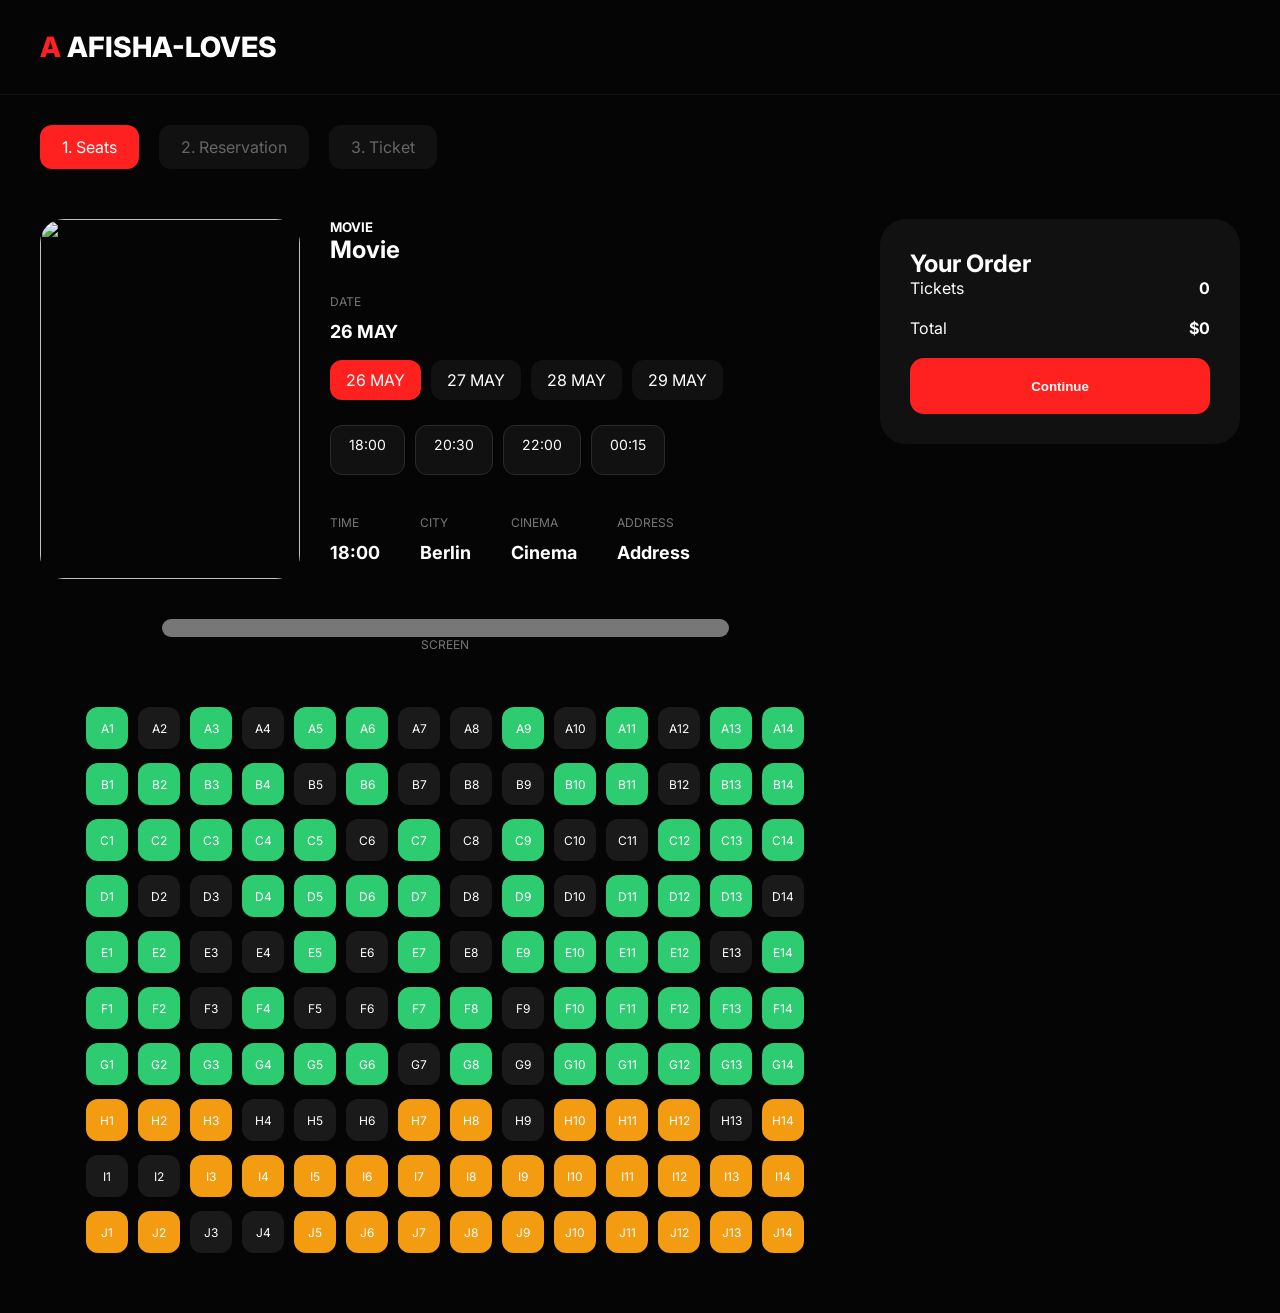
==== booking.html @ faab8eb2 "Add files via upload" ====
<!DOCTYPE html>
<html lang="en">
<head>

<meta charset="UTF-8">
<meta name="viewport" content="width=device-width, initial-scale=1.0">

<title>Booking</title>

<link rel="stylesheet" href="style.css">

<link href="https://fonts.googleapis.com/css2?family=Inter:wght@300;400;500;600;700;800&display=swap" rel="stylesheet">

</head>

<body>

<header>

<div class="logo">
<span>A</span>
AFISHA-LOVES
</div>

</header>

<div class="steps">

<div class="step active">
1. Seats
</div>

<div class="step">
2. Reservation
</div>

<div class="step">
3. Ticket
</div>

</div>

<div class="booking-container">

<div class="left">

<div class="movie-header">

<img id="moviePoster" src="">

<div>

<h5>
MOVIE
</h5>

<h2 id="movieTitle">
Movie Title
</h2>

<div class="movie-details">

<div>

<span>
DATE
</span>

<strong id="selectedDate">
26 MAY
</strong>

<div class="date-list">

<div class="date active-date">
26 MAY
</div>

<div class="date">
27 MAY
</div>

<div class="date">
28 MAY
</div>

<div class="date">
29 MAY
</div>

</div>

</div>

<div>

<span>
TIME
</span>

<strong id="selectedTime">
18:00
</strong>

</div>

<div>

<span>
CITY
</span>

<strong id="selectedCity">
City
</strong>

</div>

<div>

<span>
CINEMA
</span>

<strong id="selectedCinema">
Cinema
</strong>

</div>

<div>

<span>
ADDRESS
</span>

<strong id="selectedCinemaAddress">
Address
</strong>

</div>

</div>

</div>

</div>

<div class="cinema">

<div class="screen">
SCREEN
</div>

<div id="rows"></div>

</div>

</div>

<div class="right">

<h2>
Your Order
</h2>

<div class="order-line">

<span>
Tickets
</span>

<strong id="ticketCount">
0
</strong>

</div>

<div class="order-line">

<span>
Total
</span>

<strong id="totalPrice">
$0
</strong>

</div>

<button id="continueBtn">
Continue
</button>

</div>

</div>

<div
class="payment-page"
id="paymentPage"
style="display:none;"
>

<div class="payment-box">

<h2>
Reservation
</h2>

<div id="step1">

<input
id="firstName"
type="text"
placeholder="First Name"
>

<input
id="phone"
type="text"
placeholder="Phone Number"
>

<button id="nextStepBtn">
Next
</button>

</div>

<div
id="step2"
style="display:none;"
>

<input
id="lastName"
type="text"
placeholder="Last Name"
>

<button id="completeBtn">
Complete Reservation
</button>

</div>

</div>

</div>

<script src="script.js"></script>

</body>
</html>
---- style.css ----
*{
margin:0;
padding:0;
box-sizing:border-box;
}

body{
background:#050505;
font-family:Inter;
color:white;
overflow-x:hidden;
}

header{
padding:30px 40px;
border-bottom:1px solid rgba(255,255,255,0.06);
display:flex;
justify-content:space-between;
align-items:center;
}

.logo{
font-size:28px;
font-weight:800;
}

.logo span{
color:#ff2020;
}

.nav-right{
display:flex;
gap:20px;
}

select{
height:56px;
padding:0 18px;
background:#111;
border:none;
color:white;
border-radius:14px;
}

.hero{
height:80vh;
background:url('https://picsum.photos/1920/1080') center/cover;
position:relative;
display:flex;
align-items:center;
padding:0 80px;
}

.hero-overlay{
position:absolute;
inset:0;
background:rgba(0,0,0,0.65);
}

.hero-content{
position:relative;
z-index:2;
}

.hero h1{
font-size:72px;
margin-bottom:20px;
}

.hero p{
font-size:20px;
color:#bbb;
margin-bottom:30px;
}

.hero button{
width:180px;
height:56px;
background:#ff2020;
border:none;
color:white;
font-size:16px;
font-weight:700;
border-radius:14px;
cursor:pointer;
}

.trending{
padding:80px 40px;
}

.trending-top{
display:flex;
justify-content:space-between;
align-items:center;
margin-bottom:30px;
}

.slider-buttons{
display:flex;
gap:14px;
}

.slider-buttons button{
width:50px;
height:50px;
border:none;
background:#111;
color:white;
font-size:22px;
cursor:pointer;
border-radius:12px;
}

.slider{
display:flex;
gap:20px;
overflow:auto;
scrollbar-width:none;
scroll-behavior:smooth;
}

.slider::-webkit-scrollbar{
display:none;
}

.slide{
min-width:260px;
cursor:pointer;
transition:0.3s;
}

.slide:hover{
transform:scale(1.04);
}

.slide img{
width:100%;
height:360px;
object-fit:cover;
border-radius:24px;
margin-bottom:14px;
}

.movies{
padding:0 40px 80px;
}

.movies-top{
display:flex;
gap:16px;
align-items:center;
flex-wrap:wrap;
margin-bottom:40px;
}

#searchInput,
#cinemaSelect,
#customCinema{
height:56px;
background:#111;
border:none;
border-radius:14px;
padding:0 18px;
color:white;
min-width:260px;
}

.categories{
display:flex;
gap:14px;
flex-wrap:wrap;
}

.category-btn{
height:50px;
padding:0 24px;
background:#111;
border:none;
color:white;
border-radius:12px;
cursor:pointer;
transition:0.2s;
}

.category-btn:hover{
background:#1f1f1f;
}

.category-btn.active{
background:#ff2020;
}

.movies-grid{
display:grid;
grid-template-columns:repeat(4,1fr);
gap:24px;
}

.movie-card{
background:#111;
padding:16px;
border-radius:24px;
cursor:pointer;
transition:0.3s;
}

.movie-card:hover{
transform:translateY(-5px);
}

.movie-card img{
width:100%;
height:340px;
object-fit:cover;
border-radius:18px;
margin-bottom:16px;
}

.movie-card h3{
margin-bottom:10px;
}

.movie-card button{
width:100%;
height:50px;
background:#ff2020;
border:none;
border-radius:12px;
color:white;
font-weight:700;
cursor:pointer;
margin-top:10px;
}

.movie-category{
color:#ff2020;
font-size:14px;
font-weight:600;
}

footer{
padding:50px;
display:flex;
justify-content:center;
gap:40px;
border-top:1px solid rgba(255,255,255,0.06);
}

footer a{
color:#777;
text-decoration:none;
}

.steps{
display:flex;
gap:20px;
padding:30px 40px;
}

.step{
padding:12px 22px;
background:#111;
color:#666;
border-radius:12px;
}

.step.active{
background:#ff2020;
color:white;
}

.booking-container{
display:grid;
grid-template-columns:minmax(0,1fr) 360px;
gap:30px;
padding:20px 40px 60px;
max-width:1600px;
margin:auto;
}

.movie-header{
display:flex;
gap:30px;
margin-bottom:40px;
}

.movie-header img{
width:260px;
height:360px;
object-fit:cover;
border-radius:24px;
}

.movie-details{
display:flex;
gap:40px;
margin-top:30px;
flex-wrap:wrap;
}

.movie-details span{
display:block;
font-size:12px;
color:#777;
margin-bottom:10px;
}

.movie-details strong{
font-size:18px;
line-height:1.4;
}

.date-list{
display:flex;
gap:10px;
margin-top:16px;
flex-wrap:wrap;
}

.date{
padding:10px 16px;
background:#111;
border-radius:12px;
cursor:pointer;
}

.active-date{
background:#ff2020;
}

.screen{
width:70%;
height:6px;
background:#777;
margin:0 auto 70px;
border-radius:30px;
text-align:center;
padding-top:18px;
font-size:12px;
color:#777;
}

#rows{
display:flex;
flex-direction:column;
gap:14px;
align-items:center;
}

.row{
display:flex;
gap:10px;
}

.seat{
width:42px;
height:42px;
display:flex;
align-items:center;
justify-content:center;
border-radius:12px;
font-size:12px;
cursor:pointer;
background:#1a1a1a;
transition:0.2s;
}

.seat:hover{
transform:scale(1.08);
}

.available{
background:#2ecc71;
}

.vip{
background:#f39c12;
}

.selected{
background:#ff2020 !important;
}

.right{
background:#111;
padding:30px;
border-radius:26px;
height:fit-content;
position:sticky;
top:30px;
}

.order-line{
display:flex;
justify-content:space-between;
margin-bottom:20px;
}

.right button,
.payment-box button{
width:100%;
height:56px;
background:#ff2020;
border:none;
border-radius:14px;
color:white;
font-weight:700;
cursor:pointer;
}

.payment-page{
min-height:100vh;
display:flex;
justify-content:center;
align-items:center;
padding:40px;
}

.payment-box{
width:460px;
background:#111;
padding:40px;
border-radius:30px;
}

.payment-box input{
width:100%;
height:56px;
background:#1a1a1a;
border:none;
padding:0 18px;
margin-bottom:16px;
border-radius:14px;
color:white;
}

.ticket-page{
display:flex;
justify-content:center;
align-items:center;
min-height:100vh;
padding:40px;
}

.ticket-modern{
width:1000px;
background:#111;
border-radius:32px;
padding:40px;
border:1px solid rgba(255,255,255,0.08);
box-shadow:0 20px 60px rgba(0,0,0,0.5);
}

.ticket-top{
display:flex;
justify-content:space-between;
align-items:center;
margin-bottom:40px;
}

.ticket-top h1{
font-size:42px;
margin-bottom:10px;
}

.ticket-top p{
color:#777;
}

.ticket-badge{
padding:14px 24px;
background:#ff2020;
border-radius:14px;
font-weight:700;
}

.ticket-info{
display:grid;
grid-template-columns:repeat(2,1fr);
gap:26px;
margin-bottom:50px;
}

.ticket-info span{
display:block;
font-size:13px;
color:#777;
margin-bottom:8px;
}

.ticket-info strong{
font-size:22px;
}

.ticket-bottom{
display:flex;
justify-content:space-between;
align-items:center;
border-top:1px dashed rgba(255,255,255,0.12);
padding-top:40px;
}

.ticket-barcode{
width:320px;
height:90px;
background:white;
padding:10px;
border-radius:12px;
display:flex;
align-items:flex-end;
gap:2px;
overflow:hidden;
}

.ticket-barcode span{
display:block;
background:black;
width:4px;
border-radius:2px 2px 0 0;
}

.ticket-qr{
width:140px;
height:140px;
background:white;
border-radius:18px;
overflow:hidden;
}

.ticket-qr img{
width:100%;
height:100%;
object-fit:cover;
}

@media(max-width:1200px){

.movies-grid{
grid-template-columns:repeat(3,1fr);
}

}

@media(max-width:900px){

.movies-grid{
grid-template-columns:repeat(2,1fr);
}

.booking-container{
grid-template-columns:1fr;
}

}

@media(max-width:600px){

.movies-grid{
grid-template-columns:1fr;
}

.hero h1{
font-size:48px;
}

}

.categories{

display:flex;
gap:10px;
flex-wrap:wrap;
margin-top:20px;

}

.category-btn{

background:#111;
border:1px solid #2a2a2a;
color:#fff;
padding:10px 18px;
border-radius:12px;
cursor:pointer;
font-size:14px;
transition:0.3s;

}

.category-btn:hover{

background:#ff2020;

}

.category-btn.active{

background:#ff2020;

}

.slide{

min-width:240px;
background:#111;
border-radius:20px;
overflow:hidden;
position:relative;
flex-shrink:0;

}

.slide img{

width:100%;
height:360px;
object-fit:cover;

}

.slide-content{

padding:16px;

}

.slide-content h3{

font-size:20px;
margin-bottom:8px;

}

.slide-btn{

width:100%;
height:48px;
border:none;
background:#ff2020;
color:#fff;
font-size:16px;
font-weight:700;
border-radius:12px;
cursor:pointer;
margin-top:14px;
transition:0.3s;

}

.slide-btn:hover{

transform:scale(1.03);
background:#ff3b3b;

}

/* MOBILE */

@media(max-width:900px){

header{

padding:16px 20px;
flex-direction:column;
gap:15px;
align-items:flex-start;

}

.logo{

font-size:24px;

}

.nav-right{

width:100%;

}

#citySelect{

width:100%;

}

.hero{

height:70vh;
padding:20px;

}

.hero-content{

width:100%;

}

.hero-content h1{

font-size:42px;
line-height:1.1;

}

.hero-content p{

font-size:16px;

}

.hero-btn{

width:100%;
height:52px;
font-size:16px;

}

.trending{

padding:20px;

}

.trending-top{

flex-direction:column;
align-items:flex-start;
gap:15px;

}

.slider{

gap:14px;

}

.slide{

min-width:220px;

}

.slide img{

height:320px;

}

.slide-content h3{

font-size:18px;

}

.slide-btn{

height:46px;
font-size:15px;

}

.movies{

padding:20px;

}

.movies-top{

flex-direction:column;
gap:15px;

}

#searchInput,
#cinemaSelect,
#customCinema{

width:100%;
height:52px;
font-size:15px;

}

.categories{

width:100%;
overflow-x:auto;
padding-bottom:8px;
flex-wrap:nowrap;

}

.category-btn{

white-space:nowrap;
flex-shrink:0;

}

.movies-grid{

grid-template-columns:1fr 1fr;
gap:16px;

}

.movie-card{

border-radius:18px;

}

.movie-card img{

height:260px;

}

.movie-card h3{

font-size:16px;

}

.movie-btn{

height:46px;
font-size:15px;

}

footer{

padding:30px 20px;
flex-direction:column;
gap:15px;
align-items:flex-start;

}

}



/* SMALL PHONES */

@media(max-width:520px){

.hero-content h1{

font-size:34px;

}

.movies-grid{

grid-template-columns:1fr;

}

.slide{

min-width:190px;

}

.slide img{

height:280px;

}

.movie-card img{

height:320px;

}

}

/* BOOKING MOBILE OPTIMIZATION */

@media(max-width:900px){

.booking-container{

flex-direction:column;
padding:20px;
gap:20px;

}

.left-side,
.right-side{

width:100%;

}

.movie-header{

flex-direction:column;
align-items:flex-start;
gap:20px;

}

.movie-header img{

width:100%;
height:420px;
object-fit:cover;
border-radius:20px;

}

.movie-details{

width:100%;

}

.movie-details h1{

font-size:32px;

}

.movie-details p{

font-size:15px;

}

.dates{

flex-wrap:wrap;
gap:10px;

}

.date{

padding:12px 18px;
font-size:14px;

}

.screen{

height:70px;
margin-top:25px;
font-size:18px;

}

.rows{

overflow-x:auto;
padding-bottom:10px;

}

.row{

min-width:max-content;

}

.seat{

width:34px;
height:34px;
font-size:12px;

}

.legend{

flex-wrap:wrap;
gap:14px;

}

.order-box{

position:relative;
top:0;
width:100%;
margin-top:25px;

}

.order-box h2{

font-size:24px;

}

.order-item{

font-size:15px;

}

.continue-btn{

width:100%;
height:54px;
font-size:16px;

}

.payment-page{

padding:20px;

}

.payment-box{

width:100%;
padding:25px;

}

.payment-box h2{

font-size:28px;

}

.payment-box input{

height:54px;
font-size:15px;

}

.payment-box button{

height:54px;
font-size:16px;

}

.ticket-page{

padding:20px;

}

.ticket-modern{

width:100%;
padding:24px;

}

.ticket-top{

flex-direction:column;
align-items:flex-start;
gap:15px;

}

.ticket-top h1{

font-size:28px;

}

.ticket-info{

grid-template-columns:1fr;
gap:16px;

}

.ticket-info div{

padding:14px;

}

.ticket-bottom{

flex-direction:column;
gap:30px;

}

.ticket-qr img{

width:180px;
height:180px;

}

.ticket-barcode img{

width:100%;
height:auto;

}

.steps{

padding:0 20px;
overflow-x:auto;

}

.step{

min-width:max-content;

}

}



/* SMALL MOBILE */

@media(max-width:520px){

.movie-header img{

height:340px;

}

.movie-details h1{

font-size:26px;

}

.screen{

height:60px;
font-size:16px;

}

.seat{

width:30px;
height:30px;
font-size:11px;

}

.ticket-modern{

padding:18px;

}

.ticket-top h1{

font-size:24px;

}

.ticket-info strong{

font-size:14px;

}

.ticket-qr img{

width:150px;
height:150px;

}

}
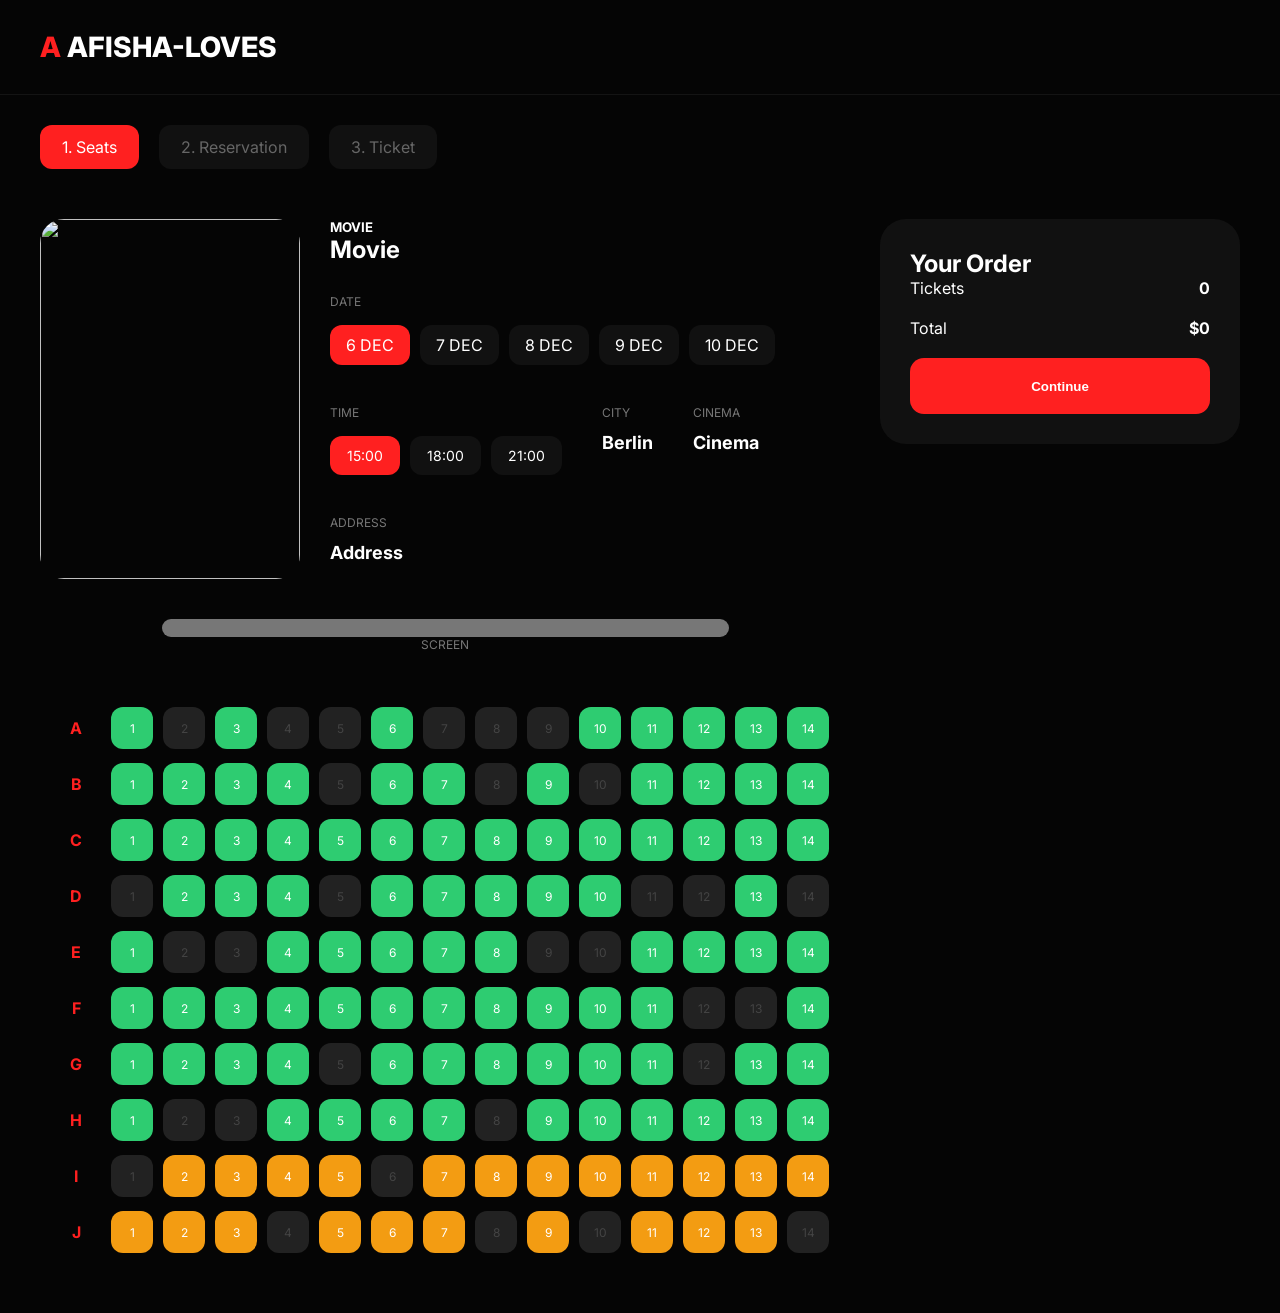
==== commit 0c067384: "Add files via upload" ====
--- a/booking.html
+++ b/booking.html
@@ -59,87 +59,36 @@
 </h2>
 
 <div class="movie-details">
-
-<div>
-
-<span>
-DATE
-</span>
-
-<strong id="selectedDate">
-26 MAY
-</strong>
-
-<div class="date-list">
-
-<div class="date active-date">
-26 MAY
-</div>
-
-<div class="date">
-27 MAY
-</div>
-
-<div class="date">
-28 MAY
-</div>
-
-<div class="date">
-29 MAY
-</div>
-
-</div>
-
-</div>
-
-<div>
-
-<span>
-TIME
-</span>
-
-<strong id="selectedTime">
-18:00
-</strong>
-
-</div>
-
-<div>
-
-<span>
-CITY
-</span>
-
-<strong id="selectedCity">
-City
-</strong>
-
-</div>
-
-<div>
-
-<span>
-CINEMA
-</span>
-
-<strong id="selectedCinema">
-Cinema
-</strong>
-
-</div>
-
-<div>
-
-<span>
-ADDRESS
-</span>
-
-<strong id="selectedCinemaAddress">
-Address
-</strong>
-
-</div>
-
+    <div>
+        <span>DATE</span>
+        <div class="date-list" id="dateList"></div> 
+        <strong id="selectedDate" style="display:none;"></strong>
+    </div>
+
+    <div>
+    <span>TIME</span>
+    <div class="date-list">
+        <div class="time-slot active-time">15:00</div>
+        <div class="time-slot">18:00</div>
+        <div class="time-slot">21:00</div>
+    </div>
+    <strong id="selectedTime" style="display:none;">15:00</strong>
+</div>
+
+    <div>
+        <span>CITY</span>
+        <strong id="selectedCity">City</strong>
+    </div>
+
+    <div>
+        <span>CINEMA</span>
+        <strong id="selectedCinema">Cinema</strong>
+    </div>
+
+    <div>
+        <span>ADDRESS</span>
+        <strong id="selectedCinemaAddress">Address</strong>
+    </div>
 </div>
 
 </div>
--- a/style.css
+++ b/style.css
@@ -1,1188 +1,997 @@
-*{
-margin:0;
-padding:0;
-box-sizing:border-box;
-}
-
-body{
-background:#050505;
-font-family:Inter;
-color:white;
-overflow-x:hidden;
-}
-
-header{
-padding:30px 40px;
-border-bottom:1px solid rgba(255,255,255,0.06);
-display:flex;
-justify-content:space-between;
-align-items:center;
-}
-
-.logo{
-font-size:28px;
-font-weight:800;
-}
-
-.logo span{
-color:#ff2020;
-}
-
-.nav-right{
-display:flex;
-gap:20px;
-}
-
-select{
-height:56px;
-padding:0 18px;
-background:#111;
-border:none;
-color:white;
-border-radius:14px;
-}
-
-.hero{
-height:80vh;
-background:url('https://picsum.photos/1920/1080') center/cover;
-position:relative;
-display:flex;
-align-items:center;
-padding:0 80px;
-}
-
-.hero-overlay{
-position:absolute;
-inset:0;
-background:rgba(0,0,0,0.65);
-}
-
-.hero-content{
-position:relative;
-z-index:2;
-}
-
-.hero h1{
-font-size:72px;
-margin-bottom:20px;
-}
-
-.hero p{
-font-size:20px;
-color:#bbb;
-margin-bottom:30px;
-}
-
-.hero button{
-width:180px;
-height:56px;
-background:#ff2020;
-border:none;
-color:white;
-font-size:16px;
-font-weight:700;
-border-radius:14px;
-cursor:pointer;
-}
-
-.trending{
-padding:80px 40px;
-}
-
-.trending-top{
-display:flex;
-justify-content:space-between;
-align-items:center;
-margin-bottom:30px;
-}
-
-.slider-buttons{
-display:flex;
-gap:14px;
-}
-
-.slider-buttons button{
-width:50px;
-height:50px;
-border:none;
-background:#111;
-color:white;
-font-size:22px;
-cursor:pointer;
-border-radius:12px;
-}
-
-.slider{
-display:flex;
-gap:20px;
-overflow:auto;
-scrollbar-width:none;
-scroll-behavior:smooth;
-}
-
-.slider::-webkit-scrollbar{
-display:none;
-}
-
-.slide{
-min-width:260px;
-cursor:pointer;
-transition:0.3s;
-}
-
-.slide:hover{
-transform:scale(1.04);
-}
-
-.slide img{
-width:100%;
-height:360px;
-object-fit:cover;
-border-radius:24px;
-margin-bottom:14px;
-}
-
-.movies{
-padding:0 40px 80px;
-}
-
-.movies-top{
-display:flex;
-gap:16px;
-align-items:center;
-flex-wrap:wrap;
-margin-bottom:40px;
+* {
+    margin: 0;
+    padding: 0;
+    box-sizing: border-box;
+}
+
+body {
+    background: #050505;
+    font-family: Inter;
+    color: white;
+    overflow-x: hidden;
+}
+
+header {
+    padding: 30px 40px;
+    border-bottom: 1px solid rgba(255,255,255,0.06);
+    display: flex;
+    justify-content: space-between;
+    align-items: center;
+}
+
+.logo {
+    font-size: 28px;
+    font-weight: 800;
+}
+
+.logo span {
+    color: #ff2020;
+}
+
+.nav-right {
+    display: flex;
+    gap: 20px;
+}
+
+select {
+    height: 56px;
+    padding: 0 18px;
+    background: #111;
+    border: none;
+    color: white;
+    border-radius: 14px;
+}
+
+.hero {
+    height: 80vh;
+    background: url('https://picsum.photos/1920/1080') center/cover;
+    position: relative;
+    display: flex;
+    align-items: center;
+    padding: 0 80px;
+}
+
+.hero-overlay {
+    position: absolute;
+    inset: 0;
+    background: rgba(0,0,0,0.65);
+}
+
+.hero-content {
+    position: relative;
+    z-index: 2;
+}
+
+.hero h1 {
+    font-size: 72px;
+    margin-bottom: 20px;
+}
+
+.hero p {
+    font-size: 20px;
+    color: #bbb;
+    margin-bottom: 30px;
+}
+
+.hero button {
+    width: 180px;
+    height: 56px;
+    background: #ff2020;
+    border: none;
+    color: white;
+    font-size: 16px;
+    font-weight: 700;
+    border-radius: 14px;
+    cursor: pointer;
+}
+
+.trending {
+    padding: 80px 40px;
+}
+
+.trending-top {
+    display: flex;
+    justify-content: space-between;
+    align-items: center;
+    margin-bottom: 30px;
+}
+
+.slider-buttons {
+    display: flex;
+    gap: 14px;
+}
+
+.slider-buttons button {
+    width: 50px;
+    height: 50px;
+    border: none;
+    background: #111;
+    color: white;
+    font-size: 22px;
+    cursor: pointer;
+    border-radius: 12px;
+}
+
+.slider {
+    display: flex;
+    gap: 20px;
+    overflow: auto;
+    scrollbar-width: none;
+    scroll-behavior: smooth;
+}
+
+.slider::-webkit-scrollbar {
+    display: none;
+}
+
+.slide {
+    min-width: 260px;
+    cursor: pointer;
+    transition: 0.3s;
+    background: #111;
+    border-radius: 20px;
+    overflow: hidden;
+    position: relative;
+    flex-shrink: 0;
+}
+
+.slide:hover {
+    transform: scale(1.04);
+}
+
+.slide img {
+    width: 100%;
+    height: 360px;
+    object-fit: cover;
+}
+
+.slide-content {
+    padding: 16px;
+}
+
+.slide-content h3 {
+    font-size: 20px;
+    margin-bottom: 8px;
+}
+
+.slide-btn {
+    width: 100%;
+    height: 48px;
+    border: none;
+    background: #ff2020;
+    color: #fff;
+    font-size: 16px;
+    font-weight: 700;
+    border-radius: 12px;
+    cursor: pointer;
+    margin-top: 14px;
+    transition: 0.3s;
+}
+
+.slide-btn:hover {
+    transform: scale(1.03);
+    background: #ff3b3b;
+}
+
+.movies {
+    padding: 0 40px 80px;
+}
+
+.movies-top {
+    display: flex;
+    gap: 16px;
+    align-items: center;
+    flex-wrap: wrap;
+    margin-bottom: 40px;
 }
 
 #searchInput,
 #cinemaSelect,
-#customCinema{
-height:56px;
-background:#111;
-border:none;
-border-radius:14px;
-padding:0 18px;
-color:white;
-min-width:260px;
-}
-
-.categories{
-display:flex;
-gap:14px;
-flex-wrap:wrap;
-}
-
-.category-btn{
-height:50px;
-padding:0 24px;
-background:#111;
-border:none;
-color:white;
-border-radius:12px;
-cursor:pointer;
-transition:0.2s;
-}
-
-.category-btn:hover{
-background:#1f1f1f;
-}
-
-.category-btn.active{
-background:#ff2020;
-}
-
-.movies-grid{
-display:grid;
-grid-template-columns:repeat(4,1fr);
-gap:24px;
-}
-
-.movie-card{
-background:#111;
-padding:16px;
-border-radius:24px;
-cursor:pointer;
-transition:0.3s;
-}
-
-.movie-card:hover{
-transform:translateY(-5px);
-}
-
-.movie-card img{
-width:100%;
-height:340px;
-object-fit:cover;
-border-radius:18px;
-margin-bottom:16px;
-}
-
-.movie-card h3{
-margin-bottom:10px;
-}
-
-.movie-card button{
-width:100%;
-height:50px;
-background:#ff2020;
-border:none;
-border-radius:12px;
-color:white;
-font-weight:700;
-cursor:pointer;
-margin-top:10px;
-}
-
-.movie-category{
-color:#ff2020;
-font-size:14px;
-font-weight:600;
-}
-
-footer{
-padding:50px;
-display:flex;
-justify-content:center;
-gap:40px;
-border-top:1px solid rgba(255,255,255,0.06);
-}
-
-footer a{
-color:#777;
-text-decoration:none;
-}
-
-.steps{
-display:flex;
-gap:20px;
-padding:30px 40px;
-}
-
-.step{
-padding:12px 22px;
-background:#111;
-color:#666;
-border-radius:12px;
-}
-
-.step.active{
-background:#ff2020;
-color:white;
-}
-
-.booking-container{
-display:grid;
-grid-template-columns:minmax(0,1fr) 360px;
-gap:30px;
-padding:20px 40px 60px;
-max-width:1600px;
-margin:auto;
-}
-
-.movie-header{
-display:flex;
-gap:30px;
-margin-bottom:40px;
-}
-
-.movie-header img{
-width:260px;
-height:360px;
-object-fit:cover;
-border-radius:24px;
-}
-
-.movie-details{
-display:flex;
-gap:40px;
-margin-top:30px;
-flex-wrap:wrap;
-}
-
-.movie-details span{
-display:block;
-font-size:12px;
-color:#777;
-margin-bottom:10px;
-}
-
-.movie-details strong{
-font-size:18px;
-line-height:1.4;
-}
-
-.date-list{
-display:flex;
-gap:10px;
-margin-top:16px;
-flex-wrap:wrap;
-}
-
-.date{
-padding:10px 16px;
-background:#111;
-border-radius:12px;
-cursor:pointer;
-}
-
-.active-date{
-background:#ff2020;
-}
-
-.screen{
-width:70%;
-height:6px;
-background:#777;
-margin:0 auto 70px;
-border-radius:30px;
-text-align:center;
-padding-top:18px;
-font-size:12px;
-color:#777;
-}
-
-#rows{
-display:flex;
-flex-direction:column;
-gap:14px;
-align-items:center;
-}
-
-.row{
-display:flex;
-gap:10px;
-}
-
-.seat{
-width:42px;
-height:42px;
-display:flex;
-align-items:center;
-justify-content:center;
-border-radius:12px;
-font-size:12px;
-cursor:pointer;
-background:#1a1a1a;
-transition:0.2s;
-}
-
-.seat:hover{
-transform:scale(1.08);
-}
-
-.available{
-background:#2ecc71;
-}
-
-.vip{
-background:#f39c12;
-}
-
-.selected{
-background:#ff2020 !important;
-}
-
-.right{
-background:#111;
-padding:30px;
-border-radius:26px;
-height:fit-content;
-position:sticky;
-top:30px;
-}
-
-.order-line{
-display:flex;
-justify-content:space-between;
-margin-bottom:20px;
+#customCinema {
+    height: 56px;
+    background: #111;
+    border: none;
+    border-radius: 14px;
+    padding: 0 18px;
+    color: white;
+    min-width: 260px;
+}
+
+.categories {
+    display: flex;
+    gap: 14px;
+    flex-wrap: wrap;
+    margin-top: 20px;
+}
+
+.category-btn {
+    height: 50px;
+    padding: 0 24px;
+    background: #111;
+    border: 1px solid #2a2a2a;
+    color: #fff;
+    border-radius: 12px;
+    cursor: pointer;
+    font-size: 14px;
+    transition: 0.3s;
+}
+
+.category-btn:hover {
+    background: #ff2020;
+}
+
+.category-btn.active {
+    background: #ff2020;
+}
+
+.movies-grid {
+    display: grid;
+    grid-template-columns: repeat(4, 1fr);
+    gap: 24px;
+}
+
+.movie-card {
+    background: #111;
+    padding: 16px;
+    border-radius: 24px;
+    cursor: pointer;
+    transition: 0.3s;
+}
+
+.movie-card:hover {
+    transform: translateY(-5px);
+}
+
+.movie-card img {
+    width: 100%;
+    height: 340px;
+    object-fit: cover;
+    border-radius: 18px;
+    margin-bottom: 16px;
+}
+
+.movie-card h3 {
+    margin-bottom: 10px;
+}
+
+.movie-card button {
+    width: 100%;
+    height: 50px;
+    background: #ff2020;
+    border: none;
+    border-radius: 12px;
+    color: white;
+    font-weight: 700;
+    cursor: pointer;
+    margin-top: 10px;
+}
+
+.movie-category {
+    color: #ff2020;
+    font-size: 14px;
+    font-weight: 600;
+}
+
+footer {
+    padding: 50px;
+    display: flex;
+    justify-content: center;
+    gap: 40px;
+    border-top: 1px solid rgba(255,255,255,0.06);
+}
+
+footer a {
+    color: #777;
+    text-decoration: none;
+}
+
+.steps {
+    display: flex;
+    gap: 20px;
+    padding: 30px 40px;
+}
+
+.step {
+    padding: 12px 22px;
+    background: #111;
+    color: #666;
+    border-radius: 12px;
+}
+
+.step.active {
+    background: #ff2020;
+    color: white;
+}
+
+.booking-container {
+    display: grid;
+    grid-template-columns: minmax(0,1fr) 360px;
+    gap: 30px;
+    padding: 20px 40px 60px;
+    max-width: 1600px;
+    margin: auto;
+}
+
+.movie-header {
+    display: flex;
+    gap: 30px;
+    margin-bottom: 40px;
+}
+
+.movie-header img {
+    width: 260px;
+    height: 360px;
+    object-fit: cover;
+    border-radius: 24px;
+}
+
+.movie-details {
+    display: flex;
+    gap: 40px;
+    margin-top: 30px;
+    flex-wrap: wrap;
+}
+
+.movie-details span {
+    display: block;
+    font-size: 12px;
+    color: #777;
+    margin-bottom: 10px;
+}
+
+.movie-details strong {
+    font-size: 18px;
+    line-height: 1.4;
+}
+
+.date-list {
+    display: flex;
+    gap: 10px;
+    margin-top: 16px;
+    flex-wrap: wrap;
+}
+
+.date {
+    padding: 10px 16px;
+    background: #111;
+    border-radius: 12px;
+    cursor: pointer;
+}
+
+.active-date {
+    background: #ff2020;
+}
+
+.screen {
+    width: 70%;
+    height: 6px;
+    background: #777;
+    margin: 0 auto 70px;
+    border-radius: 30px;
+    text-align: center;
+    padding-top: 18px;
+    font-size: 12px;
+    color: #777;
+}
+
+#rows {
+    display: flex;
+    flex-direction: column;
+    gap: 14px;
+    align-items: center;
+}
+
+.row {
+    display: flex;
+    gap: 10px;
+}
+
+.seat {
+    width: 42px;
+    height: 42px;
+    display: flex;
+    align-items: center;
+    justify-content: center;
+    border-radius: 12px;
+    font-size: 12px;
+    cursor: pointer;
+    background: #1a1a1a;
+    transition: 0.2s;
+}
+
+.seat:hover {
+    transform: scale(1.08);
+}
+
+.available {
+    background: #2ecc71;
+}
+
+.vip {
+    background: #f39c12;
+}
+
+.selected {
+    background: #ff2020 !important;
+}
+
+.right {
+    background: #111;
+    padding: 30px;
+    border-radius: 26px;
+    height: fit-content;
+    position: sticky;
+    top: 30px;
+}
+
+.order-line {
+    display: flex;
+    justify-content: space-between;
+    margin-bottom: 20px;
 }
 
 .right button,
-.payment-box button{
-width:100%;
-height:56px;
-background:#ff2020;
-border:none;
-border-radius:14px;
-color:white;
-font-weight:700;
-cursor:pointer;
-}
-
-.payment-page{
-min-height:100vh;
-display:flex;
-justify-content:center;
-align-items:center;
-padding:40px;
-}
-
-.payment-box{
-width:460px;
-background:#111;
-padding:40px;
-border-radius:30px;
-}
-
-.payment-box input{
-width:100%;
-height:56px;
-background:#1a1a1a;
-border:none;
-padding:0 18px;
-margin-bottom:16px;
-border-radius:14px;
-color:white;
-}
-
-.ticket-page{
-display:flex;
-justify-content:center;
-align-items:center;
-min-height:100vh;
-padding:40px;
-}
-
-.ticket-modern{
-width:1000px;
-background:#111;
-border-radius:32px;
-padding:40px;
-border:1px solid rgba(255,255,255,0.08);
-box-shadow:0 20px 60px rgba(0,0,0,0.5);
-}
-
-.ticket-top{
-display:flex;
-justify-content:space-between;
-align-items:center;
-margin-bottom:40px;
-}
-
-.ticket-top h1{
-font-size:42px;
-margin-bottom:10px;
-}
-
-.ticket-top p{
-color:#777;
-}
-
-.ticket-badge{
-padding:14px 24px;
-background:#ff2020;
-border-radius:14px;
-font-weight:700;
-}
-
-.ticket-info{
-display:grid;
-grid-template-columns:repeat(2,1fr);
-gap:26px;
-margin-bottom:50px;
-}
-
-.ticket-info span{
-display:block;
-font-size:13px;
-color:#777;
-margin-bottom:8px;
-}
-
-.ticket-info strong{
-font-size:22px;
-}
-
-.ticket-bottom{
-display:flex;
-justify-content:space-between;
-align-items:center;
-border-top:1px dashed rgba(255,255,255,0.12);
-padding-top:40px;
-}
-
-.ticket-barcode{
-width:320px;
-height:90px;
-background:white;
-padding:10px;
-border-radius:12px;
-display:flex;
-align-items:flex-end;
-gap:2px;
-overflow:hidden;
-}
-
-.ticket-barcode span{
-display:block;
-background:black;
-width:4px;
-border-radius:2px 2px 0 0;
-}
-
-.ticket-qr{
-width:140px;
-height:140px;
-background:white;
-border-radius:18px;
-overflow:hidden;
-}
-
-.ticket-qr img{
-width:100%;
-height:100%;
-object-fit:cover;
-}
-
-@media(max-width:1200px){
-
-.movies-grid{
-grid-template-columns:repeat(3,1fr);
-}
-
-}
-
-@media(max-width:900px){
-
-.movies-grid{
-grid-template-columns:repeat(2,1fr);
-}
-
-.booking-container{
-grid-template-columns:1fr;
-}
-
-}
-
-@media(max-width:600px){
-
-.movies-grid{
-grid-template-columns:1fr;
-}
-
-.hero h1{
-font-size:48px;
-}
-
-}
-
-.categories{
-
-display:flex;
-gap:10px;
-flex-wrap:wrap;
-margin-top:20px;
-
-}
-
-.category-btn{
-
-background:#111;
-border:1px solid #2a2a2a;
-color:#fff;
-padding:10px 18px;
-border-radius:12px;
-cursor:pointer;
-font-size:14px;
-transition:0.3s;
-
-}
-
-.category-btn:hover{
-
-background:#ff2020;
-
-}
-
-.category-btn.active{
-
-background:#ff2020;
-
-}
-
-.slide{
-
-min-width:240px;
-background:#111;
-border-radius:20px;
-overflow:hidden;
-position:relative;
-flex-shrink:0;
-
-}
-
-.slide img{
-
-width:100%;
-height:360px;
-object-fit:cover;
-
-}
-
-.slide-content{
-
-padding:16px;
-
-}
-
-.slide-content h3{
-
-font-size:20px;
-margin-bottom:8px;
-
-}
-
-.slide-btn{
-
-width:100%;
-height:48px;
-border:none;
-background:#ff2020;
-color:#fff;
-font-size:16px;
-font-weight:700;
-border-radius:12px;
-cursor:pointer;
-margin-top:14px;
-transition:0.3s;
-
-}
-
-.slide-btn:hover{
-
-transform:scale(1.03);
-background:#ff3b3b;
-
-}
-
-/* MOBILE */
-
-@media(max-width:900px){
-
-header{
-
-padding:16px 20px;
-flex-direction:column;
-gap:15px;
-align-items:flex-start;
-
-}
-
-.logo{
-
-font-size:24px;
-
-}
-
-.nav-right{
-
-width:100%;
-
-}
-
-#citySelect{
-
-width:100%;
-
-}
-
-.hero{
-
-height:70vh;
-padding:20px;
-
-}
-
-.hero-content{
-
-width:100%;
-
-}
-
-.hero-content h1{
-
-font-size:42px;
-line-height:1.1;
-
-}
-
-.hero-content p{
-
-font-size:16px;
-
-}
-
-.hero-btn{
-
-width:100%;
-height:52px;
-font-size:16px;
-
-}
-
-.trending{
-
-padding:20px;
-
-}
-
-.trending-top{
-
-flex-direction:column;
-align-items:flex-start;
-gap:15px;
-
-}
-
-.slider{
-
-gap:14px;
-
-}
-
-.slide{
-
-min-width:220px;
-
-}
-
-.slide img{
-
-height:320px;
-
-}
-
-.slide-content h3{
-
-font-size:18px;
-
-}
-
-.slide-btn{
-
-height:46px;
-font-size:15px;
-
-}
-
-.movies{
-
-padding:20px;
-
-}
-
-.movies-top{
-
-flex-direction:column;
-gap:15px;
-
-}
-
-#searchInput,
-#cinemaSelect,
-#customCinema{
-
-width:100%;
-height:52px;
-font-size:15px;
-
-}
-
-.categories{
-
-width:100%;
-overflow-x:auto;
-padding-bottom:8px;
-flex-wrap:nowrap;
-
-}
-
-.category-btn{
-
-white-space:nowrap;
-flex-shrink:0;
-
-}
-
-.movies-grid{
-
-grid-template-columns:1fr 1fr;
-gap:16px;
-
-}
-
-.movie-card{
-
-border-radius:18px;
-
-}
-
-.movie-card img{
-
-height:260px;
-
-}
-
-.movie-card h3{
-
-font-size:16px;
-
-}
-
-.movie-btn{
-
-height:46px;
-font-size:15px;
-
-}
-
-footer{
-
-padding:30px 20px;
-flex-direction:column;
-gap:15px;
-align-items:flex-start;
-
-}
-
-}
-
-
-
-/* SMALL PHONES */
-
-@media(max-width:520px){
-
-.hero-content h1{
-
-font-size:34px;
-
-}
-
-.movies-grid{
-
-grid-template-columns:1fr;
-
-}
-
-.slide{
-
-min-width:190px;
-
-}
-
-.slide img{
-
-height:280px;
-
-}
-
-.movie-card img{
-
-height:320px;
-
-}
-
-}
-
-/* BOOKING MOBILE OPTIMIZATION */
-
-@media(max-width:900px){
-
-.booking-container{
-
-flex-direction:column;
-padding:20px;
-gap:20px;
-
-}
-
-.left-side,
-.right-side{
-
-width:100%;
-
-}
-
-.movie-header{
-
-flex-direction:column;
-align-items:flex-start;
-gap:20px;
-
-}
-
-.movie-header img{
-
-width:100%;
-height:420px;
-object-fit:cover;
-border-radius:20px;
-
-}
-
-.movie-details{
-
-width:100%;
-
-}
-
-.movie-details h1{
-
-font-size:32px;
-
-}
-
-.movie-details p{
-
-font-size:15px;
-
-}
-
-.dates{
-
-flex-wrap:wrap;
-gap:10px;
-
-}
-
-.date{
-
-padding:12px 18px;
-font-size:14px;
-
-}
-
-.screen{
-
-height:70px;
-margin-top:25px;
-font-size:18px;
-
-}
-
-.rows{
-
-overflow-x:auto;
-padding-bottom:10px;
-
-}
-
-.row{
-
-min-width:max-content;
-
-}
-
-.seat{
-
-width:34px;
-height:34px;
-font-size:12px;
-
-}
-
-.legend{
-
-flex-wrap:wrap;
-gap:14px;
-
-}
-
-.order-box{
-
-position:relative;
-top:0;
-width:100%;
-margin-top:25px;
-
-}
-
-.order-box h2{
-
-font-size:24px;
-
-}
-
-.order-item{
-
-font-size:15px;
-
-}
-
-.continue-btn{
-
-width:100%;
-height:54px;
-font-size:16px;
-
-}
-
-.payment-page{
-
-padding:20px;
-
-}
-
-.payment-box{
-
-width:100%;
-padding:25px;
-
-}
-
-.payment-box h2{
-
-font-size:28px;
-
-}
-
-.payment-box input{
-
-height:54px;
-font-size:15px;
-
-}
-
-.payment-box button{
-
-height:54px;
-font-size:16px;
-
-}
-
-.ticket-page{
-
-padding:20px;
-
-}
-
-.ticket-modern{
-
-width:100%;
-padding:24px;
-
-}
-
-.ticket-top{
-
-flex-direction:column;
-align-items:flex-start;
-gap:15px;
-
-}
-
-.ticket-top h1{
-
-font-size:28px;
-
-}
-
-.ticket-info{
-
-grid-template-columns:1fr;
-gap:16px;
-
-}
-
-.ticket-info div{
-
-padding:14px;
-
-}
-
-.ticket-bottom{
-
-flex-direction:column;
-gap:30px;
-
-}
-
-.ticket-qr img{
-
-width:180px;
-height:180px;
-
-}
-
-.ticket-barcode img{
-
-width:100%;
-height:auto;
-
-}
-
-.steps{
-
-padding:0 20px;
-overflow-x:auto;
-
-}
-
-.step{
-
-min-width:max-content;
-
-}
-
-}
-
-
-
-/* SMALL MOBILE */
-
-@media(max-width:520px){
-
-.movie-header img{
-
-height:340px;
-
-}
-
-.movie-details h1{
-
-font-size:26px;
-
-}
-
-.screen{
-
-height:60px;
-font-size:16px;
-
-}
-
-.seat{
-
-width:30px;
-height:30px;
-font-size:11px;
-
-}
-
-.ticket-modern{
-
-padding:18px;
-
-}
-
-.ticket-top h1{
-
-font-size:24px;
-
-}
-
-.ticket-info strong{
-
-font-size:14px;
-
-}
-
-.ticket-qr img{
-
-width:150px;
-height:150px;
-
-}
-
+.payment-box button {
+    width: 100%;
+    height: 56px;
+    background: #ff2020;
+    border: none;
+    border-radius: 14px;
+    color: white;
+    font-weight: 700;
+    cursor: pointer;
+}
+
+.payment-page {
+    min-height: 100vh;
+    display: flex;
+    justify-content: center;
+    align-items: center;
+    padding: 40px;
+}
+
+.payment-box {
+    width: 460px;
+    background: #111;
+    padding: 40px;
+    border-radius: 30px;
+}
+
+.payment-box input {
+    width: 100%;
+    height: 56px;
+    background: #1a1a1a;
+    border: none;
+    padding: 0 18px;
+    margin-bottom: 16px;
+    border-radius: 14px;
+    color: white;
+}
+
+
+/* === ОСНОВНЫЕ СТИЛИ БИЛЕТА (ДЕСКТОП С ВЫРАВНИВАНИЕМ ПО ЦЕНТРУ) === */
+
+.ticket-page {
+    display: flex;
+    justify-content: center;
+    align-items: center;
+    min-height: 100vh;
+    padding: 40px;
+}
+
+.ticket-modern {
+    width: 1000px;
+    background: #111;
+    border-radius: 32px;
+    padding: 40px;
+    border: 1px solid rgba(255,255,255,0.08);
+    box-shadow: 0 20px 60px rgba(0,0,0,0.5);
+}
+
+.ticket-top {
+    display: flex;
+    flex-direction: column;   /* Изменено на column для центрирования элементов в стек */
+    align-items: center;       /* Центрирует заголовок и правый блок по горизонтали */
+    text-align: center;        /* Центрирует текст */
+    margin-bottom: 40px;
+    gap: 20px;
+}
+
+.ticket-top h1 {
+    font-size: 42px;
+    margin-bottom: 10px;
+    text-align: center;
+}
+
+.ticket-top p {
+    color: #777;
+}
+
+/* Контейнер с VIP-плашкой и QR-кодом */
+.ticket-top-right {
+    display: flex;
+    flex-direction: column;
+    align-items: center !important; /* Принудительно центрируем содержимое на десктопе */
+    gap: 12px;
+}
+
+.ticket-badge {
+    padding: 14px 24px;
+    background: #ff2020;
+    border-radius: 14px;
+    font-weight: 700;
+    text-align: center;
+}
+
+.ticket-qr {
+    width: 130px;
+    height: 130px;
+    background: white;
+    border-radius: 14px;
+    overflow: hidden;
+    padding: 8px;
+}
+
+.ticket-qr img {
+    width: 100%;
+    height: 100%;
+    object-fit: cover;
+}
+
+.ticket-info {
+    display: grid;
+    grid-template-columns: repeat(2, 1fr);
+    gap: 26px;
+    margin-bottom: 50px;
+    text-align: center;        /* Все блоки с инфой теперь выровнены по центру */
+}
+
+.ticket-info span {
+    display: block;
+    font-size: 13px;
+    color: #777;
+    margin-bottom: 8px;
+}
+
+.ticket-info strong {
+    font-size: 22px;
+}
+
+.ticket-bottom {
+    display: flex;
+    justify-content: center;   /* Центрируем блок со штрих-кодом */
+    align-items: center;
+    border-top: 1px dashed rgba(255,255,255,0.12);
+    padding-top: 40px;
+}
+
+
+/* === МЕДИА-ЗАПРОСЫ ДЛЯ ДЕСКТОПОВ И ПЛАНШЕТОВ === */
+
+@media(max-width:1200px) {
+    .movies-grid {
+        grid-template-columns: repeat(3, 1fr);
+    }
+}
+
+@media(max-width:900px) {
+    .movies-grid {
+        grid-template-columns: repeat(2, 1fr);
+    }
+    .booking-container {
+        grid-template-columns: 1fr;
+    }
+}
+
+@media(max-width:600px) {
+    .movies-grid {
+        grid-template-columns: 1fr;
+    }
+    .hero h1 {
+        font-size: 48px;
+    }
+}
+
+
+/* === АДАПТИВ ПОД СМАРТФОНЫ И ОПТИМИЗАЦИЯ БИЛЕТА === */
+
+@media(max-width:900px) {
+    header {
+        padding: 16px 20px;
+        flex-direction: column;
+        gap: 15px;
+        align-items: flex-start;
+    }
+
+    .logo {
+        font-size: 24px;
+    }
+
+    .nav-right {
+        width: 100%;
+    }
+
+    #citySelect {
+        width: 100%;
+    }
+
+    .hero {
+        height: 70vh;
+        padding: 20px;
+    }
+
+    .hero-content {
+        width: 100%;
+    }
+
+    .hero-content h1 {
+        font-size: 42px;
+        line-height: 1.1;
+    }
+
+    .hero-content p {
+        font-size: 16px;
+    }
+
+    .hero-btn {
+        width: 100%;
+        height: 52px;
+        font-size: 16px;
+    }
+
+    .trending {
+        padding: 20px;
+    }
+
+    .trending-top {
+        flex-direction: column;
+        align-items: flex-start;
+        gap: 15px;
+    }
+
+    .slider {
+        gap: 14px;
+    }
+
+    .slide {
+        min-width: 220px;
+    }
+
+    .slide img {
+        height: 320px;
+    }
+
+    .slide-content h3 {
+        font-size: 18px;
+    }
+
+    .slide-btn {
+        height: 46px;
+        font-size: 15px;
+    }
+
+    .movies {
+        padding: 20px;
+    }
+
+    .movies-top {
+        flex-direction: column;
+        gap: 15px;
+    }
+
+    #searchInput,
+    #cinemaSelect,
+    #customCinema {
+        width: 100%;
+        height: 52px;
+        font-size: 15px;
+    }
+
+    .categories {
+        width: 100%;
+        overflow-x: auto;
+        padding-bottom: 8px;
+        flex-wrap: nowrap;
+    }
+
+    .category-btn {
+        white-space: nowrap;
+        flex-shrink: 0;
+    }
+
+    .movies-grid {
+        grid-template-columns: 1fr 1fr;
+        gap: 16px;
+    }
+
+    .movie-card {
+        border-radius: 18px;
+    }
+
+    .movie-card img {
+        height: 260px;
+    }
+
+    .movie-card h3 {
+        font-size: 16px;
+    }
+
+    .movie-btn {
+        height: 46px;
+        font-size: 15px;
+    }
+
+    footer {
+        padding: 30px 20px;
+        flex-direction: column;
+        gap: 15px;
+        align-items: flex-start;
+    }
+
+    /* СТРАНИЦА ВЫБОРА МЕСТА */
+    .booking-container {
+        flex-direction: column;
+        padding: 20px;
+        gap: 20px;
+    }
+
+    .movie-header {
+        flex-direction: column;
+        align-items: flex-start;
+        gap: 20px;
+    }
+
+    .movie-header img {
+        width: 100%;
+        height: 420px;
+        object-fit: cover;
+        border-radius: 20px;
+    }
+
+    .screen {
+        height: auto;
+        margin-top: 25px;
+        font-size: 14px;
+    }
+
+    #rows {
+        overflow-x: auto;
+        padding-bottom: 15px;
+        align-items: flex-start;
+        width: 100%;
+    }
+
+    .row {
+        min-width: max-content;
+    }
+
+    .seat {
+        width: 34px;
+        height: 34px;
+        font-size: 11px;
+    }
+
+    /* ФОРМА БРОНИРОВАНИЯ */
+    .payment-page {
+        padding: 20px;
+    }
+
+    .payment-box {
+        width: 100%;
+        padding: 25px;
+    }
+
+    .payment-box h2 {
+        font-size: 28px;
+    }
+
+    .payment-box input,
+    .payment-box button {
+        height: 54px;
+        font-size: 16px;
+    }
+
+    .steps {
+        padding: 0 20px;
+        overflow-x: auto;
+    }
+
+    .step {
+        min-width: max-content;
+    }
+
+    /* === СТИЛИ ЦЕНТРИРОВАННОГО БИЛЕТА НА ТЕЛЕФОНАХ === */
+    .ticket-page {
+        padding: 10px;
+        min-height: 100vh;
+        display: flex;
+        justify-content: center;
+        align-items: center;
+    }
+
+    .ticket-modern {
+        width: 100%;
+        max-width: 500px;
+        padding: 24px;
+        border-radius: 24px;
+        box-shadow: 0 15px 40px rgba(0,0,0,0.6);
+    }
+
+    .ticket-top {
+        flex-direction: column;
+        align-items: center;    /* Выравнивание контейнеров по центру экрана */
+        text-align: center;     /* Текст по центру */
+        gap: 20px;
+        margin-bottom: 30px;
+    }
+
+    .ticket-top h1 {
+        font-size: 28px;
+        margin-bottom: 4px;
+        text-align: center;
+    }
+
+    .ticket-top-right {
+        align-items: center !important; /* Меняем с левого края строго по центру */
+        width: 100%;
+        gap: 15px !important;
+    }
+
+    .ticket-badge {
+        padding: 8px 16px;
+        font-size: 13px;
+        border-radius: 8px;
+        align-self: center;     /* Центрируем плашку VIP */
+    }
+
+    .ticket-qr {
+        width: 140px;
+        height: 140px;
+        align-self: center;     /* Центрируем сам QR-код */
+    }
+
+    .ticket-info {
+        grid-template-columns: 1fr;
+        gap: 16px;
+        margin-bottom: 35px;
+        text-align: center;     /* Текстовые поля встают по центру в один столбец */
+    }
+
+    .ticket-info div {
+        border-bottom: 1px solid rgba(255, 255, 255, 0.05);
+        padding-bottom: 8px;
+    }
+
+    .ticket-info strong {
+        font-size: 16px;
+    }
+
+    .ticket-bottom {
+        padding-top: 30px;
+    }
+
+    /* Перехват инлайн-стилей генератора штрих-кода */
+    .ticket-bottom > div:first-child {
+        margin-top: 0px !important;
+        width: 100% !important;
+        display: flex !important;
+        flex-direction: column !important;
+        align-items: center !important;
+    }
+
+    .ticket-bottom img[src*="barcode"] {
+        width: 100% !important;
+        height: auto !important;
+        max-width: 290px !important;
+    }
+
+    .ticket-bottom div[style*="letter-spacing"] {
+        font-size: 22px !important;
+        letter-spacing: 4px !important;
+        margin-top: 8px !important;
+    }
+}
+
+
+/* === МАЛЕНЬКИЕ СМАРТФОНЫ === */
+
+@media(max-width:520px) {
+    .hero-content h1 {
+        font-size: 34px;
+    }
+
+    .movies-grid {
+        grid-template-columns: 1fr;
+    }
+
+    .slide {
+        min-width: 190px;
+    }
+
+    .slide img {
+        height: 280px;
+    }
+
+    .movie-card img {
+        height: 320px;
+    }
+
+    .movie-header img {
+        height: 300px;
+    }
+
+    .seat {
+        width: 30px;
+        height: 30px;
+        font-size: 10px;
+    }
+
+    .ticket-modern {
+        padding: 16px;
+    }
+
+    .ticket-top h1 {
+        font-size: 22px;
+    }
+}
+
+.row-letter {
+    width: 30px;
+    height: 42px;
+    display: flex;
+    align-items: center;
+    justify-content: center;
+    font-weight: 700;
+    color: #ff2020;
+    font-size: 16px;
+    margin-right: 10px;
+}
+
+.time-slot {
+    padding: 10px 16px;
+    background: #111;
+    border-radius: 12px;
+    cursor: pointer;
+    font-size: 14px;
+}
+
+@media(max-width: 900px) {
+    .row-letter {
+        height: 34px;
+        font-size: 14px;
+        margin-right: 5px;
+    }
+}
+
+.time-slot {
+    padding: 10px 16px;
+    background: #111;
+    border-radius: 12px;
+    cursor: pointer;
+    font-size: 14px;
+    transition: 0.2s;
+    border: 1px solid transparent;
+}
+
+/* Класс, который JS будет давать нажатой кнопке времени */
+.time-slot.active-time {
+    background: #ff2020 !important;
+    color: #fff !important;
+}
+
+/* Строка для полей MM/YY и CVV */
+.card-row {
+    display: flex;
+    gap: 16px;
+    width: 100%;
+}
+
+.card-row input {
+    flex: 1; /* Разделяет ширину поровну 50/50 */
+}
+
+/* Красивый фокус на полях ввода кода SMS */
+#smsCode:focus {
+    border: 1px solid #ff2020;
+    outline: none;
 }
